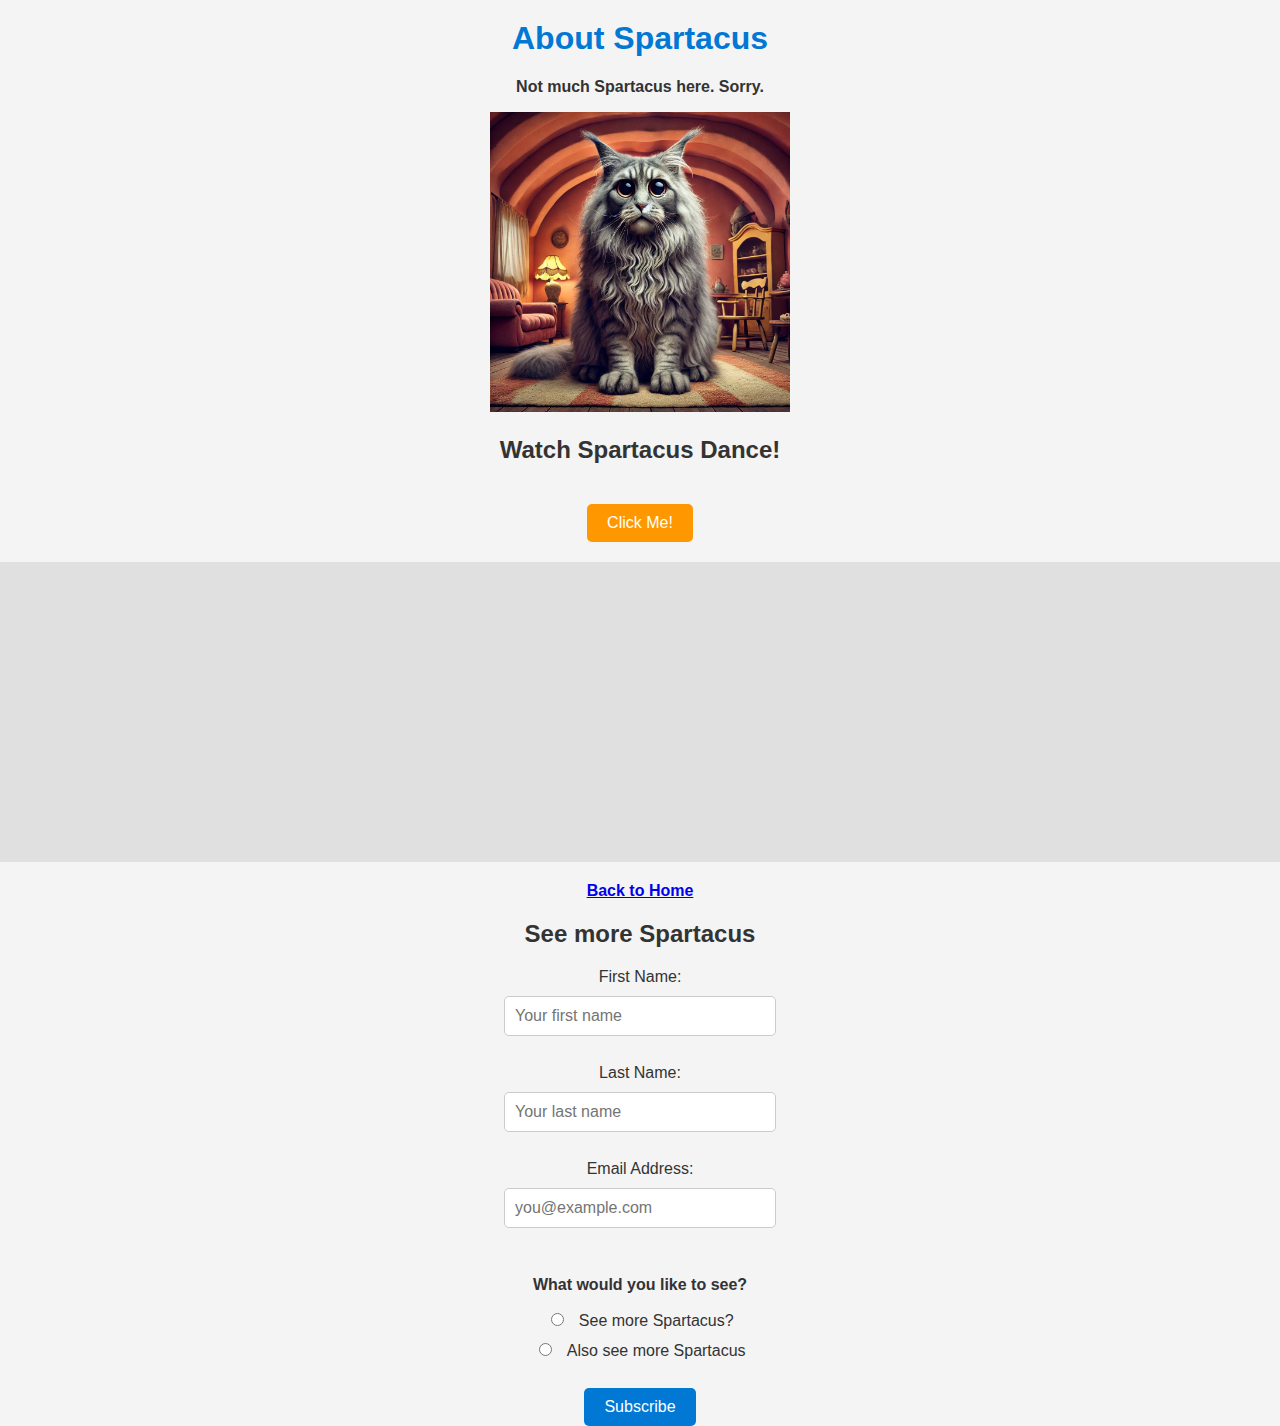
==== about.html @ 3eb41ef1 "Add files via upload" ====
<!DOCTYPE html>
<html lang="en">
<head>
    <meta charset="UTF-8">
    <meta name="viewport" content="width=device-width, initial-scale=1.0">
    <title>About Spartacus</title>
    <link rel="stylesheet" href="style.css">
</head>
<body>
    <h1>About Spartacus</h1>
    <p>Not much Spartacus here. Sorry.</p>

    <!-- Image of Spartacus -->
    <img src="spartacus_sad.jpg" alt="Spartacus looking sad but majestic" width="300">
    
    <h2>Watch Spartacus Dance!</h2>
    <button id="dance-button">Click Me!</button>
    
    <!-- Container for the jumping Spartacus -->
    <div id="cat-container"></div>
    
    <!-- Link to go back to the homepage -->
    <p><a href="index.html">Back to Home</a></p>
    
    <h2>See more Spartacus</h2>
    <form action="https://example.com/submit" method="POST">
        <!-- Name Fields -->
        <label for="first-name">First Name:</label><br>
        <input type="text" id="first-name" name="first-name" placeholder="Your first name" required><br><br>
        
        <label for="last-name">Last Name:</label><br>
        <input type="text" id="last-name" name="last-name" placeholder="Your last name" required><br><br>
    
        <!-- Email Field -->
        <label for="email">Email Address:</label><br>
        <input type="email" id="email" name="email" placeholder="you@example.com" required><br><br>
    
        <!-- Multiple Choice Options -->
        <p>What would you like to see?</p>
        <input type="radio" id="see-more" name="preference" value="see-more-spartacus" required>
        <label for="see-more">See more Spartacus?</label><br>
        
        <input type="radio" id="also-see-more" name="preference" value="also-see-more-spartacus" required>
        <label for="also-see-more">Also see more Spartacus</label><br><br>
    
        <!-- Submit Button -->
        <button type="submit">Subscribe</button>
    </form>
    
    <!-- JavaScript placed at the bottom -->
    <script>
        document.getElementById("dance-button").addEventListener("click", function () {
            const container = document.getElementById("cat-container");
            
            // Add 10 dancing Spartacus images
            for (let i = 0; i < 10; i++) {
                const spartacus = document.createElement("img");
                spartacus.src = "spartydog.png"; /* Use local Spartacus image */
                spartacus.classList.add("cat"); /* Add styling for dancing cats */
                
                // Randomize position
                spartacus.style.position = "absolute";
                spartacus.style.left = Math.random() * (window.innerWidth - 150) + "px";
                spartacus.style.bottom = "0"; /* Start at the bottom of the screen */
                spartacus.style.animationDelay = Math.random() * 2 + "s"; /* Stagger animations */
                
                container.appendChild(spartacus);
            }
        });
    </script>
</body>
</html>
---- style.css ----
/* General styles */
body {
    font-family: Arial, sans-serif;
    text-align: center;
    background-color: #f4f4f4;
    color: #333;
    margin: 0;
    padding: 0;
}

h1 {
    color: #0078D4;
    margin-top: 20px;
}

/* Form styles */
form {
    text-align: center;
    margin-top: 20px;
}

input[type="text"],
input[type="email"] {
    padding: 10px;
    width: 250px;
    border: 1px solid #ccc;
    border-radius: 5px;
    font-size: 16px;
    margin-bottom: 10px;
}

input[type="radio"] {
    margin-right: 10px;
}

label {
    font-size: 16px;
    display: inline-block;
    margin-bottom: 10px;
}

p {
    font-weight: bold;
    margin-top: 20px;
}

/* Button styles */
button {
    padding: 10px 20px;
    background-color: #0078d4;
    color: white;
    border: none;
    border-radius: 5px;
    font-size: 16px;
    cursor: pointer;
    transition: background-color 0.3s;
}

button:hover {
    background-color: #005bb5;
}

#dance-button {
    margin-top: 20px;
    background-color: #ff9800;
}

#dance-button:hover {
    background-color: #e68a00;
}

/* Dancing Spartacus (Sparty) styles */
#cat-container {
    position: relative;
    width: 100%;
    height: 300px; /* Increased height for better animation visibility */
    overflow: hidden;
    margin-top: 20px;
    background-color: #e0e0e0;
}

.cat {
    position: absolute;
    bottom: 0; /* Start at bottom of container */
    width: 220px; /* Larger size for visibility */
    animation: jump 3s infinite ease-in-out, wiggle 1s infinite ease-in-out;
}

/* Keyframes for jumping */
@keyframes jump {
    0%, 100% {
        transform: translateY(0);
    }
    50% {
        transform: translateY(-150px); /* Jump height */
    }
}

/* Keyframes for wiggling */
@keyframes wiggle {
    0%, 100% {
        transform: rotate(0deg);
    }
    25% {
        transform: rotate(5deg);
    }
    75% {
        transform: rotate(-5deg);
    }
}

/* Animation for Sparty-Dance (Static Image) */
.dancing-sparty {
    display: block;
    margin: 20px auto;
    width: 300px;
    animation: sparty-dance 1s infinite ease-in-out;
}

@keyframes sparty-dance {
    0% {
        transform: translateY(0) rotate(0deg);
    }
    25% {
        transform: translateY(-20px) rotate(-5deg);
    }
    50% {
        transform: translateY(0) rotate(5deg);
    }
    75% {
        transform: translateY(-20px) rotate(-5deg);
    }
    100% {
        transform: translateY(0) rotate(0deg);
    }
}
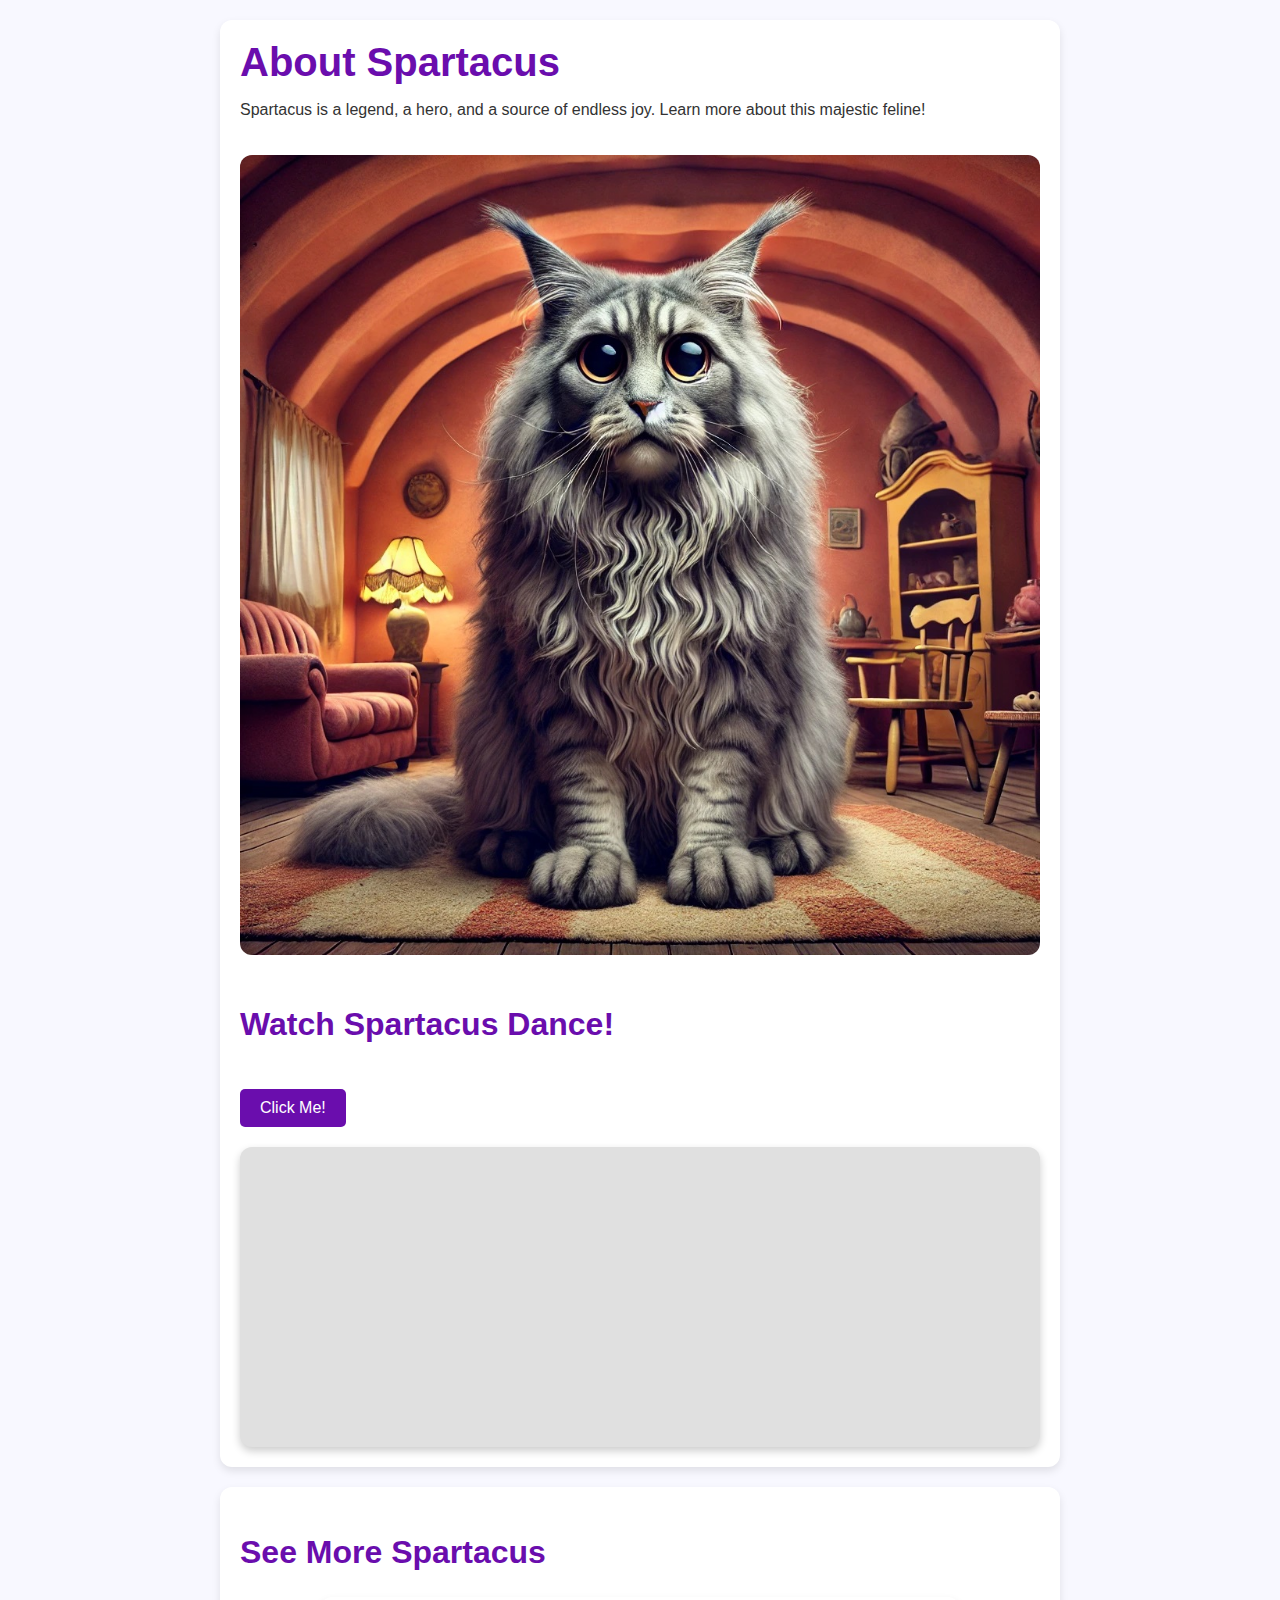
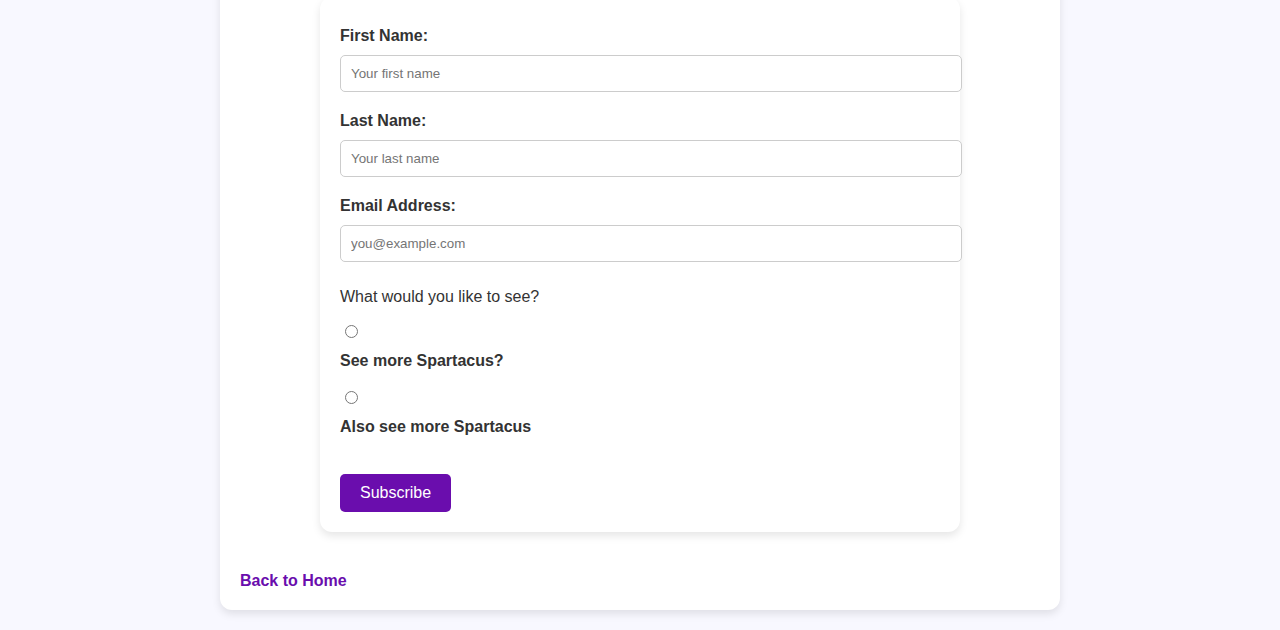
==== commit 15bfa117: "Update about.html" ====
--- a/about.html
+++ b/about.html
@@ -5,65 +5,189 @@
     <meta name="viewport" content="width=device-width, initial-scale=1.0">
     <title>About Spartacus</title>
     <link rel="stylesheet" href="style.css">
+    <style>
+        body {
+            font-family: Arial, sans-serif;
+            text-align: center;
+            background-color: #f8f8ff;
+            color: #333;
+            margin: 0;
+            padding: 0;
+        }
+
+        h1, h2 {
+            color: #6a0dad;
+        }
+
+        .content-section {
+            max-width: 800px;
+            margin: 20px auto;
+            padding: 20px;
+            background-color: white;
+            border-radius: 12px;
+            box-shadow: 0 4px 8px rgba(0, 0, 0, 0.1);
+        }
+
+        .content-section img {
+            max-width: 100%;
+            border-radius: 12px;
+            margin: 20px 0;
+        }
+
+        #cat-container {
+            position: relative;
+            width: 100%;
+            height: 300px;
+            overflow: hidden;
+            background-color: #e0e0e0;
+            margin-top: 20px;
+            border-radius: 12px;
+            box-shadow: 0 4px 8px rgba(0, 0, 0, 0.2);
+        }
+
+        .cat {
+            position: absolute;
+            width: 150px;
+            animation: jump 3s infinite ease-in-out, wiggle 1s infinite ease-in-out;
+        }
+
+        @keyframes jump {
+            0%, 100% {
+                transform: translateY(0);
+            }
+            50% {
+                transform: translateY(-150px);
+            }
+        }
+
+        @keyframes wiggle {
+            0%, 100% {
+                transform: rotate(0deg);
+            }
+            25% {
+                transform: rotate(5deg);
+            }
+            75% {
+                transform: rotate(-5deg);
+            }
+        }
+
+        button {
+            padding: 10px 20px;
+            background-color: #6a0dad;
+            color: white;
+            border: none;
+            border-radius: 5px;
+            cursor: pointer;
+            font-size: 16px;
+            transition: background-color 0.3s;
+            margin-top: 20px;
+        }
+
+        button:hover {
+            background-color: #5a0095;
+        }
+
+        form {
+            text-align: left;
+            max-width: 600px;
+            margin: 20px auto;
+            background-color: #fff;
+            padding: 20px;
+            border-radius: 12px;
+            box-shadow: 0 4px 8px rgba(0, 0, 0, 0.1);
+        }
+
+        label {
+            display: block;
+            font-weight: bold;
+            margin-top: 10px;
+        }
+
+        input[type="text"], input[type="email"] {
+            width: 100%;
+            padding: 10px;
+            margin: 10px 0;
+            border: 1px solid #ccc;
+            border-radius: 5px;
+        }
+
+        input[type="radio"] {
+            margin-right: 10px;
+        }
+
+        a {
+            display: inline-block;
+            margin-top: 20px;
+            text-decoration: none;
+            color: #6a0dad;
+            font-weight: bold;
+        }
+
+        a:hover {
+            text-decoration: underline;
+        }
+    </style>
 </head>
 <body>
-    <h1>About Spartacus</h1>
-    <p>Not much Spartacus here. Sorry.</p>
+    <div class="content-section">
+        <h1>About Spartacus</h1>
+        <p>Spartacus is a legend, a hero, and a source of endless joy. Learn more about this majestic feline!</p>
 
-    <!-- Image of Spartacus -->
-    <img src="spartacus_sad.jpg" alt="Spartacus looking sad but majestic" width="300">
-    
-    <h2>Watch Spartacus Dance!</h2>
-    <button id="dance-button">Click Me!</button>
-    
-    <!-- Container for the jumping Spartacus -->
-    <div id="cat-container"></div>
-    
-    <!-- Link to go back to the homepage -->
-    <p><a href="index.html">Back to Home</a></p>
-    
-    <h2>See more Spartacus</h2>
-    <form action="https://example.com/submit" method="POST">
-        <!-- Name Fields -->
-        <label for="first-name">First Name:</label><br>
-        <input type="text" id="first-name" name="first-name" placeholder="Your first name" required><br><br>
-        
-        <label for="last-name">Last Name:</label><br>
-        <input type="text" id="last-name" name="last-name" placeholder="Your last name" required><br><br>
-    
-        <!-- Email Field -->
-        <label for="email">Email Address:</label><br>
-        <input type="email" id="email" name="email" placeholder="you@example.com" required><br><br>
-    
-        <!-- Multiple Choice Options -->
-        <p>What would you like to see?</p>
-        <input type="radio" id="see-more" name="preference" value="see-more-spartacus" required>
-        <label for="see-more">See more Spartacus?</label><br>
-        
-        <input type="radio" id="also-see-more" name="preference" value="also-see-more-spartacus" required>
-        <label for="also-see-more">Also see more Spartacus</label><br><br>
-    
-        <!-- Submit Button -->
-        <button type="submit">Subscribe</button>
-    </form>
-    
+        <!-- Image of Spartacus -->
+        <img src="spartacus_sad.jpg" alt="Spartacus looking sad but majestic">
+
+        <h2>Watch Spartacus Dance!</h2>
+        <button id="dance-button">Click Me!</button>
+
+        <!-- Container for the jumping Spartacus -->
+        <div id="cat-container"></div>
+    </div>
+
+    <div class="content-section">
+        <h2>See More Spartacus</h2>
+        <form action="https://example.com/submit" method="POST">
+            <!-- Name Fields -->
+            <label for="first-name">First Name:</label>
+            <input type="text" id="first-name" name="first-name" placeholder="Your first name" required>
+
+            <label for="last-name">Last Name:</label>
+            <input type="text" id="last-name" name="last-name" placeholder="Your last name" required>
+
+            <!-- Email Field -->
+            <label for="email">Email Address:</label>
+            <input type="email" id="email" name="email" placeholder="you@example.com" required>
+
+            <!-- Multiple Choice Options -->
+            <p>What would you like to see?</p>
+            <input type="radio" id="see-more" name="preference" value="see-more-spartacus" required>
+            <label for="see-more">See more Spartacus?</label><br>
+
+            <input type="radio" id="also-see-more" name="preference" value="also-see-more-spartacus" required>
+            <label for="also-see-more">Also see more Spartacus</label><br>
+
+            <!-- Submit Button -->
+            <button type="submit">Subscribe</button>
+        </form>
+        <a href="index.html">Back to Home</a>
+    </div>
+
     <!-- JavaScript placed at the bottom -->
     <script>
         document.getElementById("dance-button").addEventListener("click", function () {
             const container = document.getElementById("cat-container");
-            
+
             // Add 10 dancing Spartacus images
             for (let i = 0; i < 10; i++) {
                 const spartacus = document.createElement("img");
                 spartacus.src = "spartydog.png"; /* Use local Spartacus image */
-                spartacus.classList.add("cat"); /* Add styling for dancing cats */
-                
+                spartacus.classList.add("cat");
+
                 // Randomize position
-                spartacus.style.position = "absolute";
                 spartacus.style.left = Math.random() * (window.innerWidth - 150) + "px";
                 spartacus.style.bottom = "0"; /* Start at the bottom of the screen */
                 spartacus.style.animationDelay = Math.random() * 2 + "s"; /* Stagger animations */
-                
+
                 container.appendChild(spartacus);
             }
         });
--- a/style.css
+++ b/style.css
@@ -1,115 +1,106 @@
-/* General styles */
+/* Root Variables for Consistency */
+:root {
+    --primary-color: #6a0dad; /* Deep purple */
+    --secondary-color: #f8f8ff; /* Light white-gray */
+    --accent-color: #d4bfff; /* Soft lavender */
+    --text-color: #333;
+    --button-color: #9b5de5; /* Purple accent */
+    --button-hover: #6f42c1;
+}
+
+/* General Styles */
 body {
     font-family: Arial, sans-serif;
+    margin: 0;
+    background-color: var(--secondary-color);
+    color: var(--text-color);
     text-align: center;
-    background-color: #f4f4f4;
-    color: #333;
-    margin: 0;
-    padding: 0;
 }
 
+/* Headers */
 h1 {
-    color: #0078D4;
+    color: white;
+    font-size: 2.5rem;
+    margin: 0;
+}
+
+h2 {
+    color: var(--primary-color);
+    font-size: 2rem;
+}
+
+/* Navigation */
+nav {
+    display: flex;
+    justify-content: center;
+    gap: 20px;
+    background-color: var(--primary-color);
+    padding: 10px 0;
+}
+
+nav a {
+    color: white;
+    text-decoration: none;
+    font-weight: bold;
+    font-size: 1rem;
+}
+
+nav a:hover {
+    text-decoration: underline;
+}
+
+/* Content Section */
+.content-section {
+    padding: 40px 20px;
+    max-width: 1200px;
+    margin: 20px auto;
+    background-color: white;
+    border-radius: 12px;
+    box-shadow: 0 4px 8px rgba(0, 0, 0, 0.1);
+    text-align: left;
+}
+
+/* Carousel */
+.carousel {
+    display: flex;
+    overflow-x: auto;
+    gap: 20px;
+    padding: 20px 0;
+}
+
+.carousel img {
+    max-height: 300px;
+    border-radius: 12px;
+    box-shadow: 0 4px 6px rgba(0, 0, 0, 0.1);
+}
+
+/* Buttons */
+.button, .cta-button {
+    display: inline-block;
+    padding: 15px 30px;
+    background-color: var(--button-color);
+    color: white;
+    text-decoration: none;
+    font-size: 18px;
+    font-weight: bold;
+    border-radius: 5px;
+    transition: background-color 0.3s ease;
     margin-top: 20px;
 }
 
-/* Form styles */
-form {
-    text-align: center;
-    margin-top: 20px;
+.button:hover, .cta-button:hover {
+    background-color: var(--button-hover);
 }
 
-input[type="text"],
-input[type="email"] {
-    padding: 10px;
-    width: 250px;
-    border: 1px solid #ccc;
-    border-radius: 5px;
-    font-size: 16px;
-    margin-bottom: 10px;
+/* Footer */
+footer {
+    background-color: var(--primary-color);
+    color: white;
+    text-align: center;
+    padding: 20px 0;
 }
 
-input[type="radio"] {
-    margin-right: 10px;
-}
-
-label {
-    font-size: 16px;
-    display: inline-block;
-    margin-bottom: 10px;
-}
-
-p {
-    font-weight: bold;
-    margin-top: 20px;
-}
-
-/* Button styles */
-button {
-    padding: 10px 20px;
-    background-color: #0078d4;
-    color: white;
-    border: none;
-    border-radius: 5px;
-    font-size: 16px;
-    cursor: pointer;
-    transition: background-color 0.3s;
-}
-
-button:hover {
-    background-color: #005bb5;
-}
-
-#dance-button {
-    margin-top: 20px;
-    background-color: #ff9800;
-}
-
-#dance-button:hover {
-    background-color: #e68a00;
-}
-
-/* Dancing Spartacus (Sparty) styles */
-#cat-container {
-    position: relative;
-    width: 100%;
-    height: 300px; /* Increased height for better animation visibility */
-    overflow: hidden;
-    margin-top: 20px;
-    background-color: #e0e0e0;
-}
-
-.cat {
-    position: absolute;
-    bottom: 0; /* Start at bottom of container */
-    width: 220px; /* Larger size for visibility */
-    animation: jump 3s infinite ease-in-out, wiggle 1s infinite ease-in-out;
-}
-
-/* Keyframes for jumping */
-@keyframes jump {
-    0%, 100% {
-        transform: translateY(0);
-    }
-    50% {
-        transform: translateY(-150px); /* Jump height */
-    }
-}
-
-/* Keyframes for wiggling */
-@keyframes wiggle {
-    0%, 100% {
-        transform: rotate(0deg);
-    }
-    25% {
-        transform: rotate(5deg);
-    }
-    75% {
-        transform: rotate(-5deg);
-    }
-}
-
-/* Animation for Sparty-Dance (Static Image) */
+/* Dancing Spartacus */
 .dancing-sparty {
     display: block;
     margin: 20px auto;
@@ -135,3 +126,22 @@
     }
 }
 
+/* Media Queries for Responsiveness */
+@media (max-width: 768px) {
+    header h1 {
+        font-size: 2rem;
+    }
+
+    nav {
+        flex-wrap: wrap;
+        gap: 10px;
+    }
+
+    .content-section {
+        padding: 20px;
+    }
+
+    .carousel img {
+        max-height: 200px;
+    }
+}
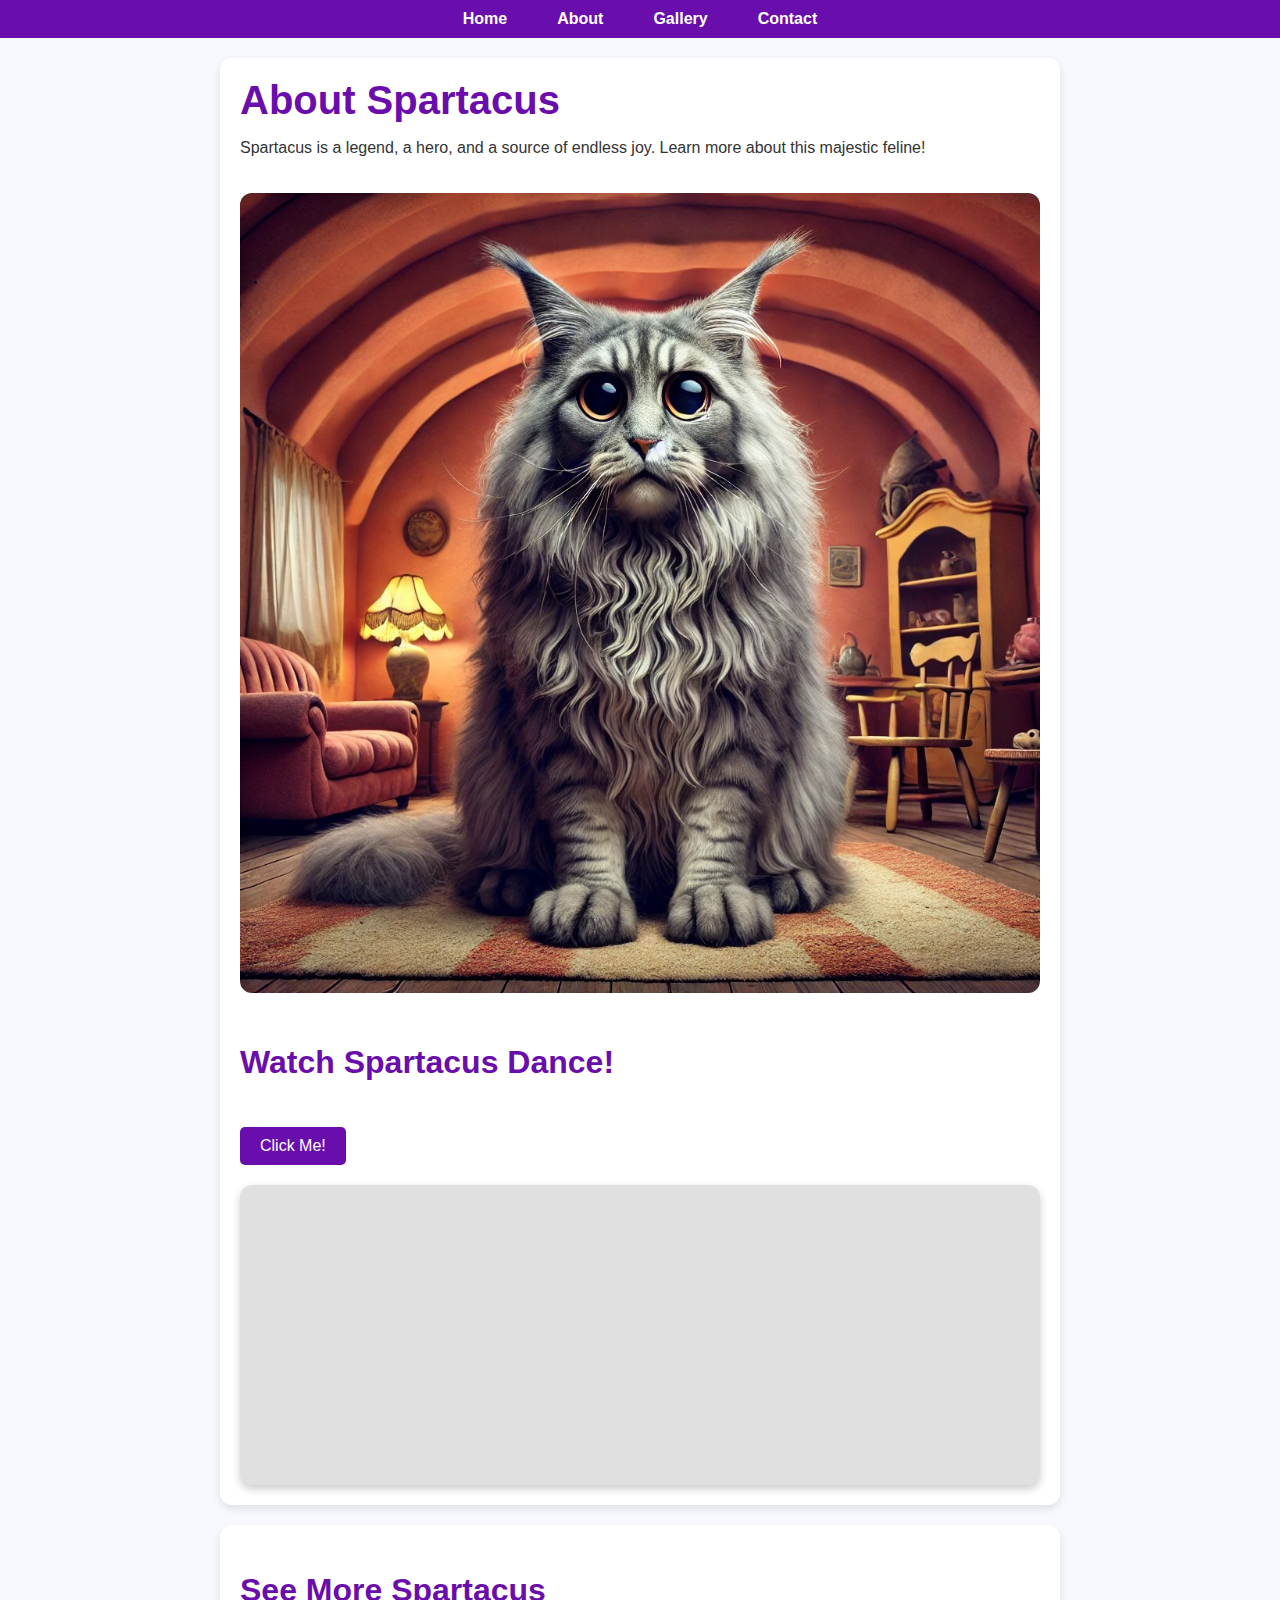
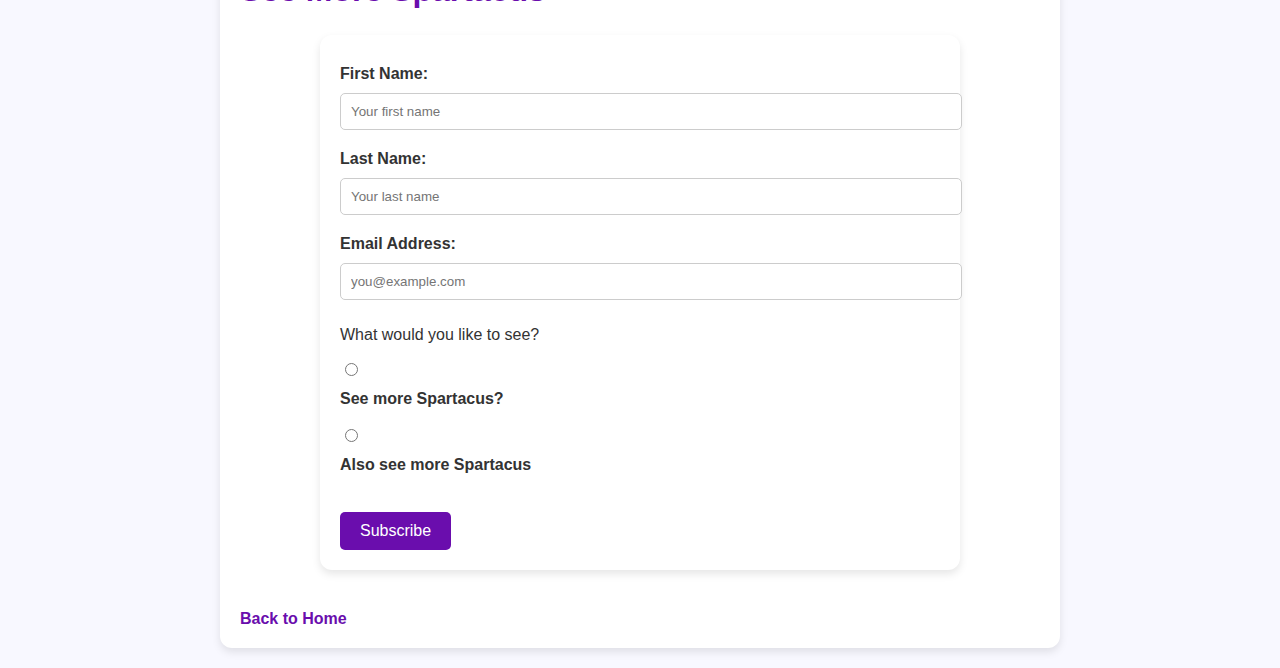
==== commit 38da5a93: "Update about.html" ====
--- a/about.html
+++ b/about.html
@@ -47,7 +47,7 @@
 
         .cat {
             position: absolute;
-            width: 150px;
+            width: 100px; /* Adjusted for proper sizing */
             animation: jump 3s infinite ease-in-out, wiggle 1s infinite ease-in-out;
         }
 
@@ -127,9 +127,35 @@
         a:hover {
             text-decoration: underline;
         }
+
+        nav {
+            background-color: #6a0dad;
+            color: white;
+            padding: 10px 0;
+            margin-bottom: 20px;
+        }
+
+        nav a {
+            color: white;
+            text-decoration: none;
+            margin: 0 15px;
+            font-weight: bold;
+        }
+
+        nav a:hover {
+            text-decoration: underline;
+        }
     </style>
 </head>
 <body>
+    <!-- Global Navigation -->
+    <nav>
+        <a href="index.html">Home</a>
+        <a href="about.html">About</a>
+        <a href="carousel.html">Gallery</a>
+        <a href="contact.html">Contact</a>
+    </nav>
+
     <div class="content-section">
         <h1>About Spartacus</h1>
         <p>Spartacus is a legend, a hero, and a source of endless joy. Learn more about this majestic feline!</p>
@@ -184,7 +210,7 @@
                 spartacus.classList.add("cat");
 
                 // Randomize position
-                spartacus.style.left = Math.random() * (window.innerWidth - 150) + "px";
+                spartacus.style.left = Math.random() * (window.innerWidth - 100) + "px";
                 spartacus.style.bottom = "0"; /* Start at the bottom of the screen */
                 spartacus.style.animationDelay = Math.random() * 2 + "s"; /* Stagger animations */
 
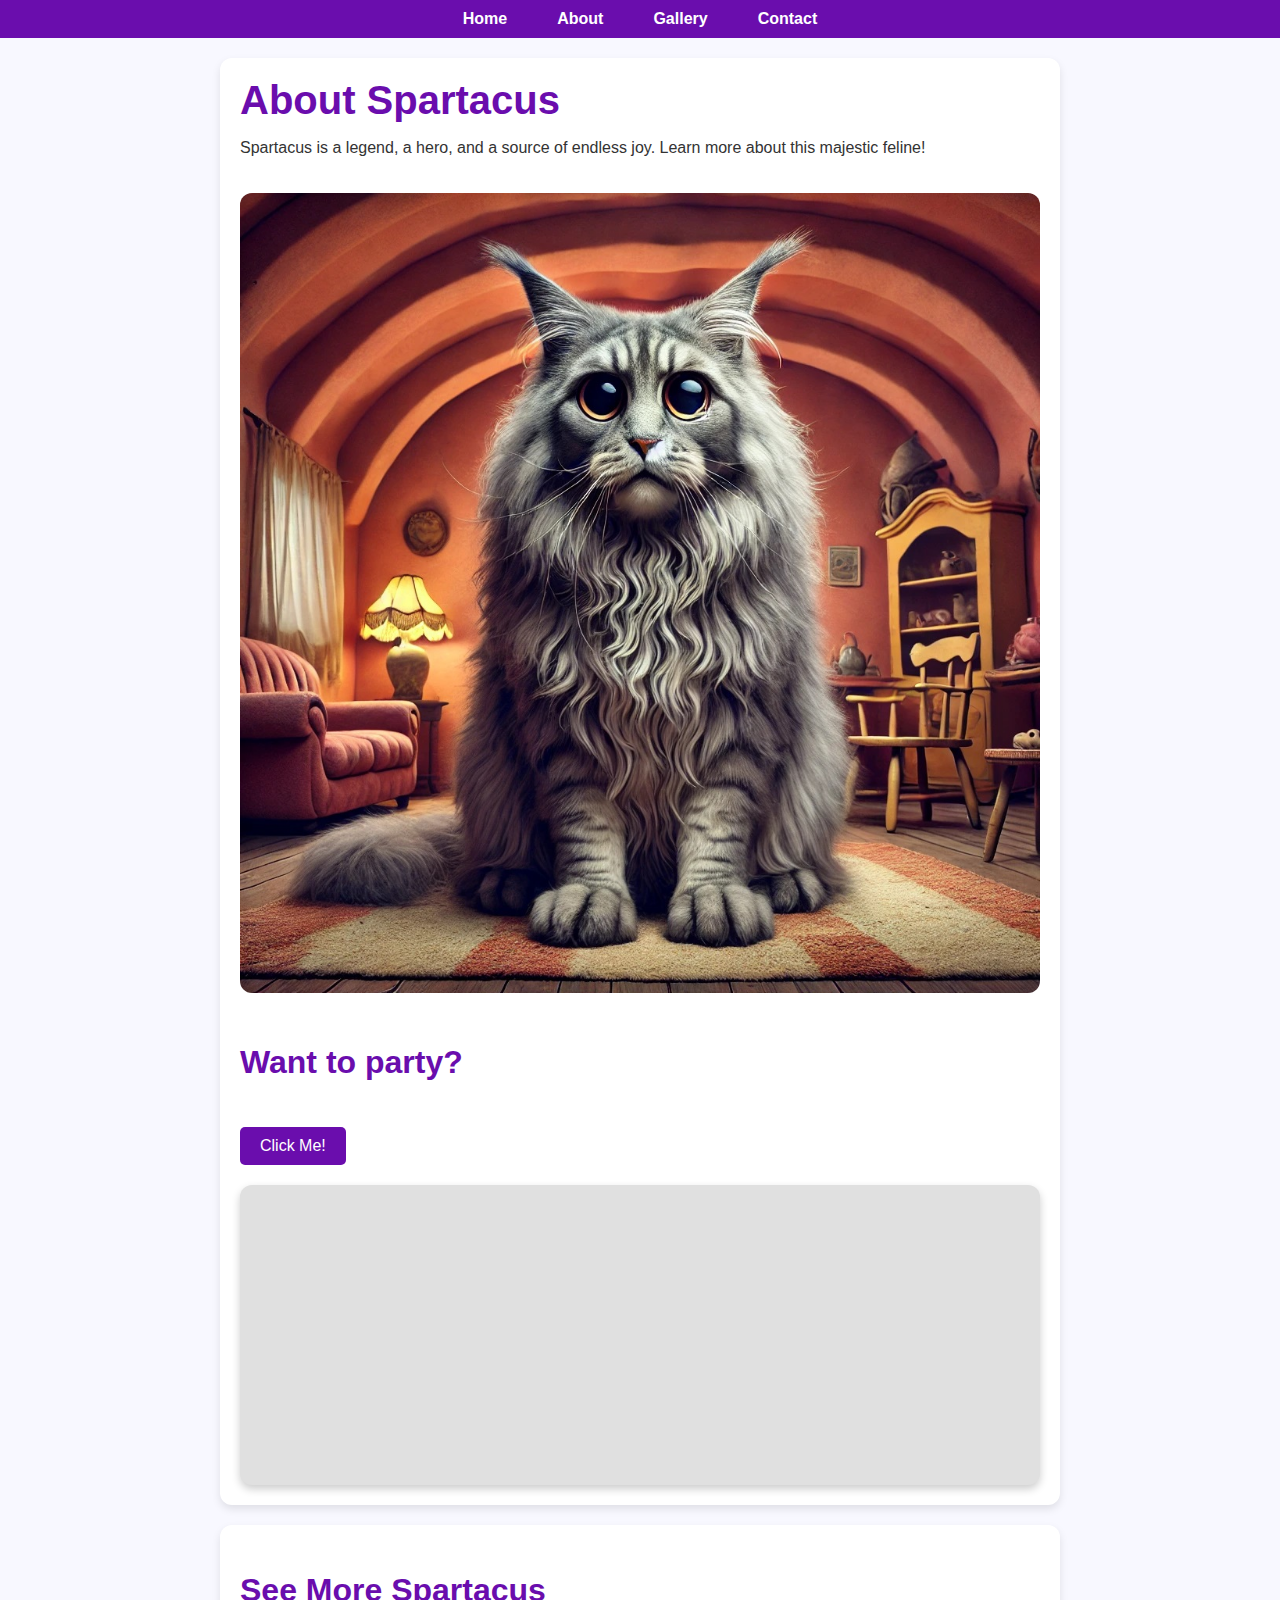
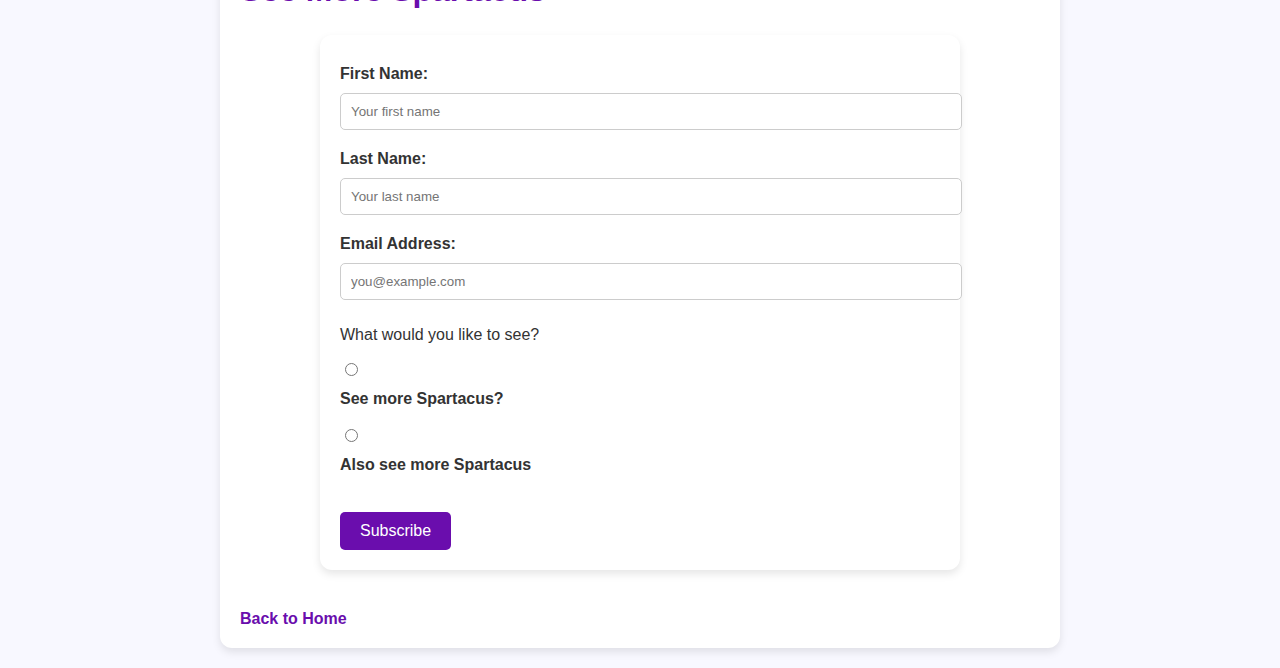
==== commit f23c2370: "Update about.html" ====
--- a/about.html
+++ b/about.html
@@ -163,7 +163,7 @@
         <!-- Image of Spartacus -->
         <img src="spartacus_sad.jpg" alt="Spartacus looking sad but majestic">
 
-        <h2>Watch Spartacus Dance!</h2>
+        <h2>Want to party?</h2>
         <button id="dance-button">Click Me!</button>
 
         <!-- Container for the jumping Spartacus -->
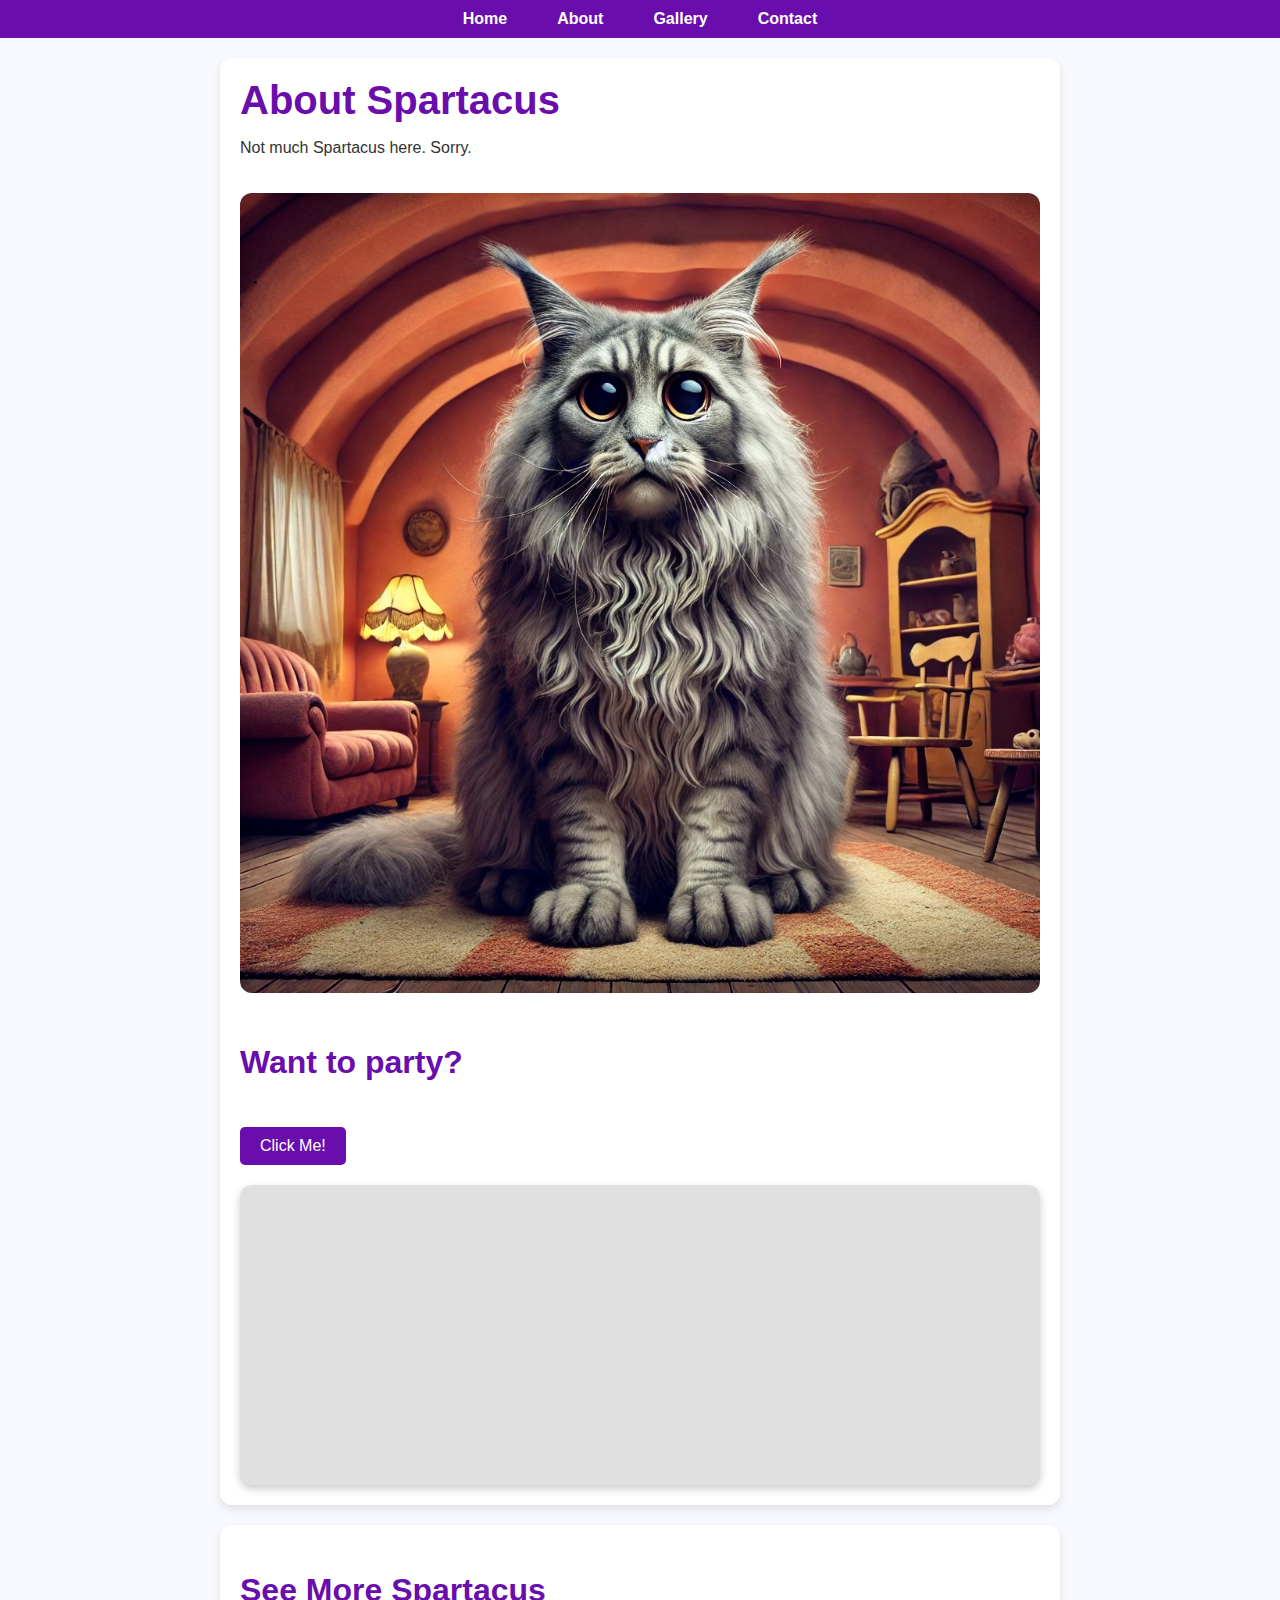
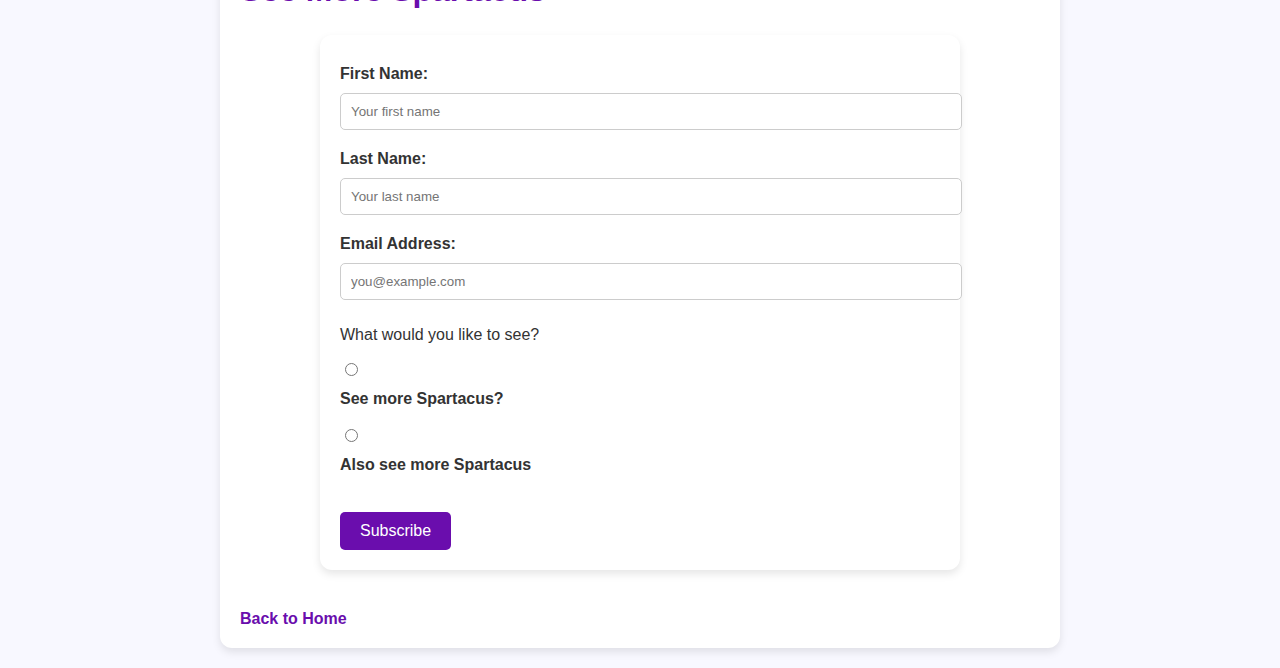
==== commit 4b643b7d: "Update about.html" ====
--- a/about.html
+++ b/about.html
@@ -158,7 +158,7 @@
 
     <div class="content-section">
         <h1>About Spartacus</h1>
-        <p>Spartacus is a legend, a hero, and a source of endless joy. Learn more about this majestic feline!</p>
+        <p>Not much Spartacus here. Sorry.</p>
 
         <!-- Image of Spartacus -->
         <img src="spartacus_sad.jpg" alt="Spartacus looking sad but majestic">
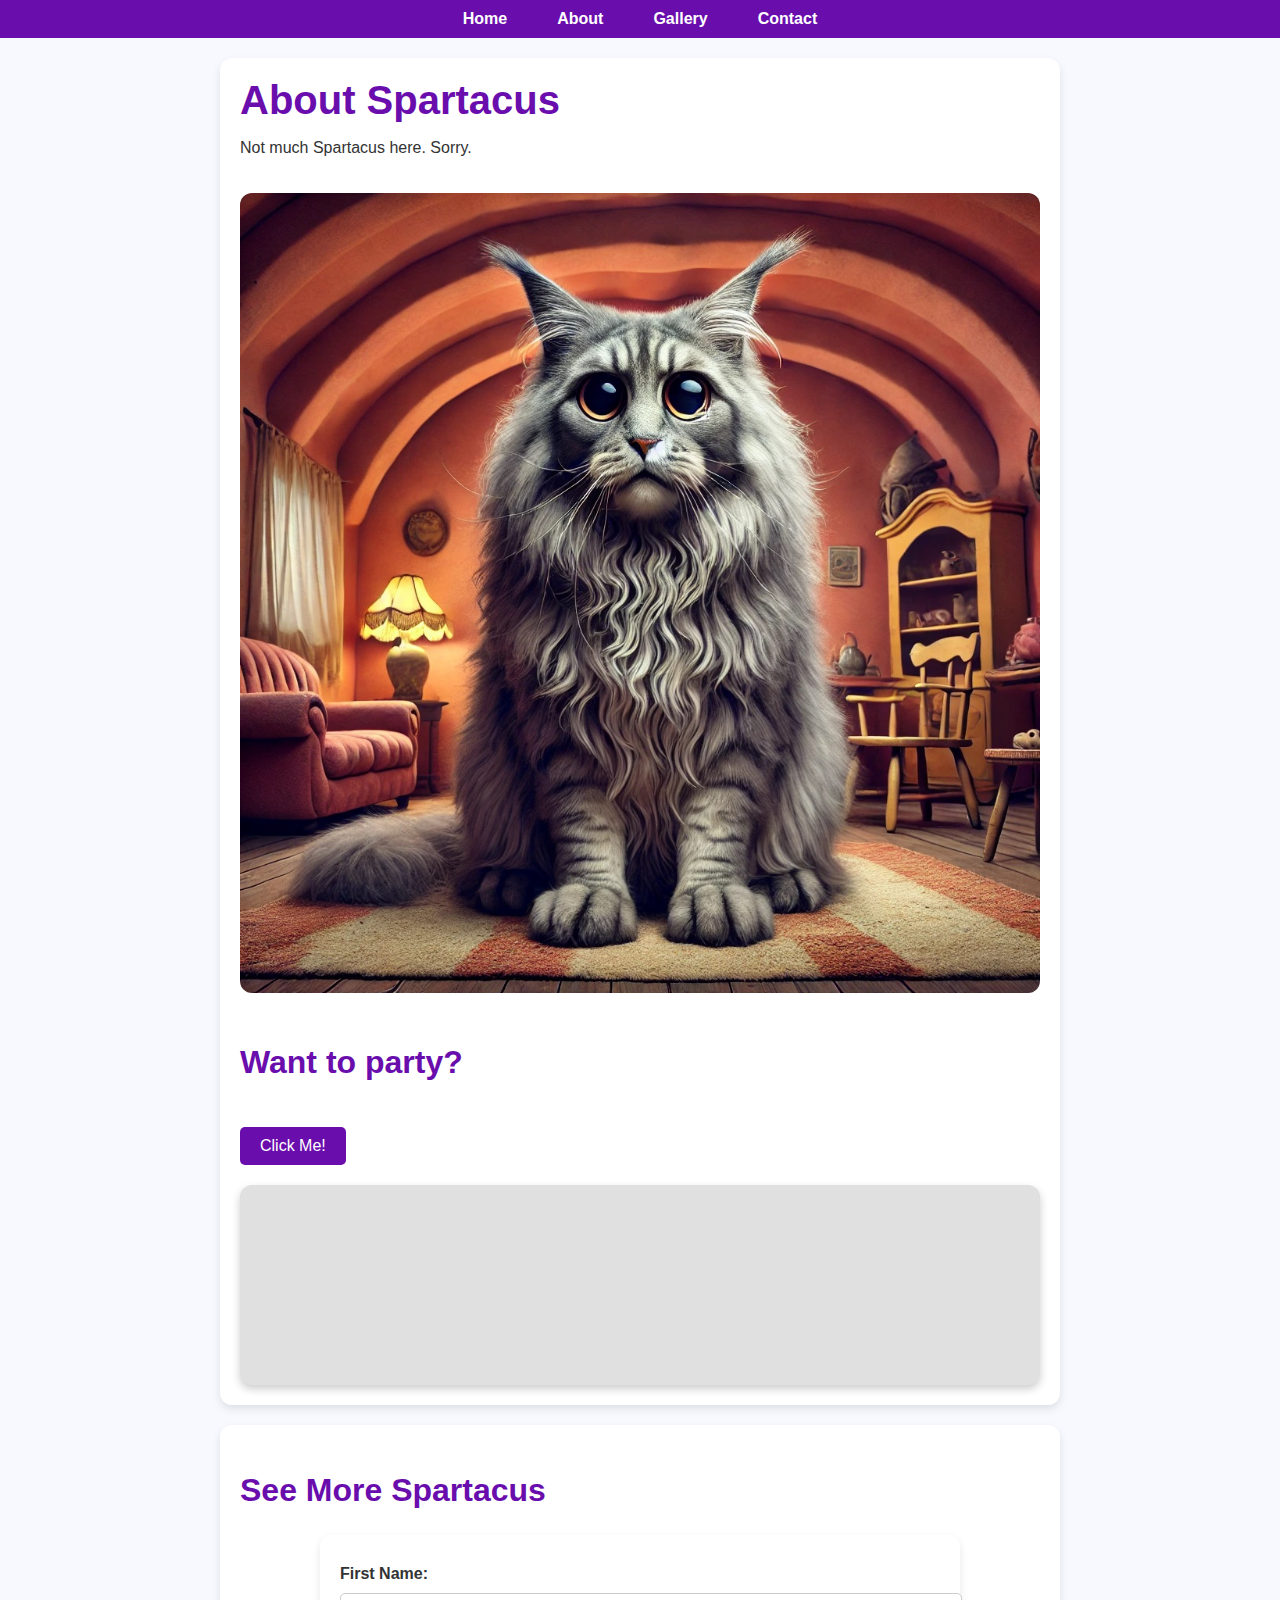
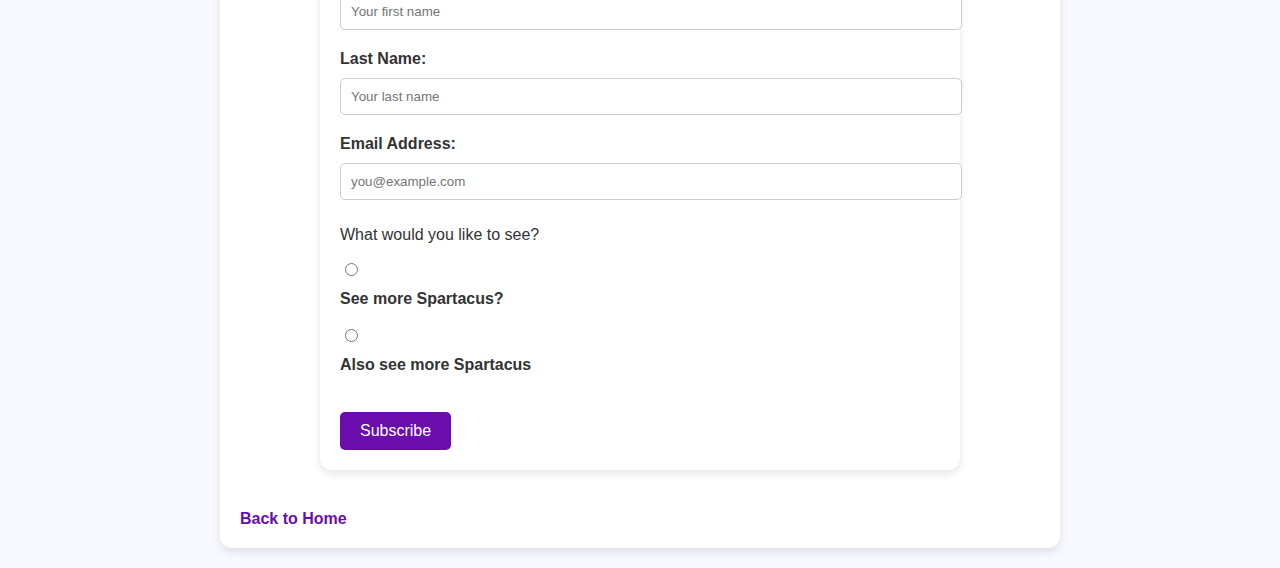
==== commit 84395b44: "Update about.html" ====
--- a/about.html
+++ b/about.html
@@ -37,7 +37,7 @@
         #cat-container {
             position: relative;
             width: 100%;
-            height: 300px;
+            height: 200px;
             overflow: hidden;
             background-color: #e0e0e0;
             margin-top: 20px;
@@ -47,7 +47,7 @@
 
         .cat {
             position: absolute;
-            width: 100px; /* Adjusted for proper sizing */
+            width: 150px; /* Adjusted for proper sizing */
             animation: jump 3s infinite ease-in-out, wiggle 1s infinite ease-in-out;
         }
 
